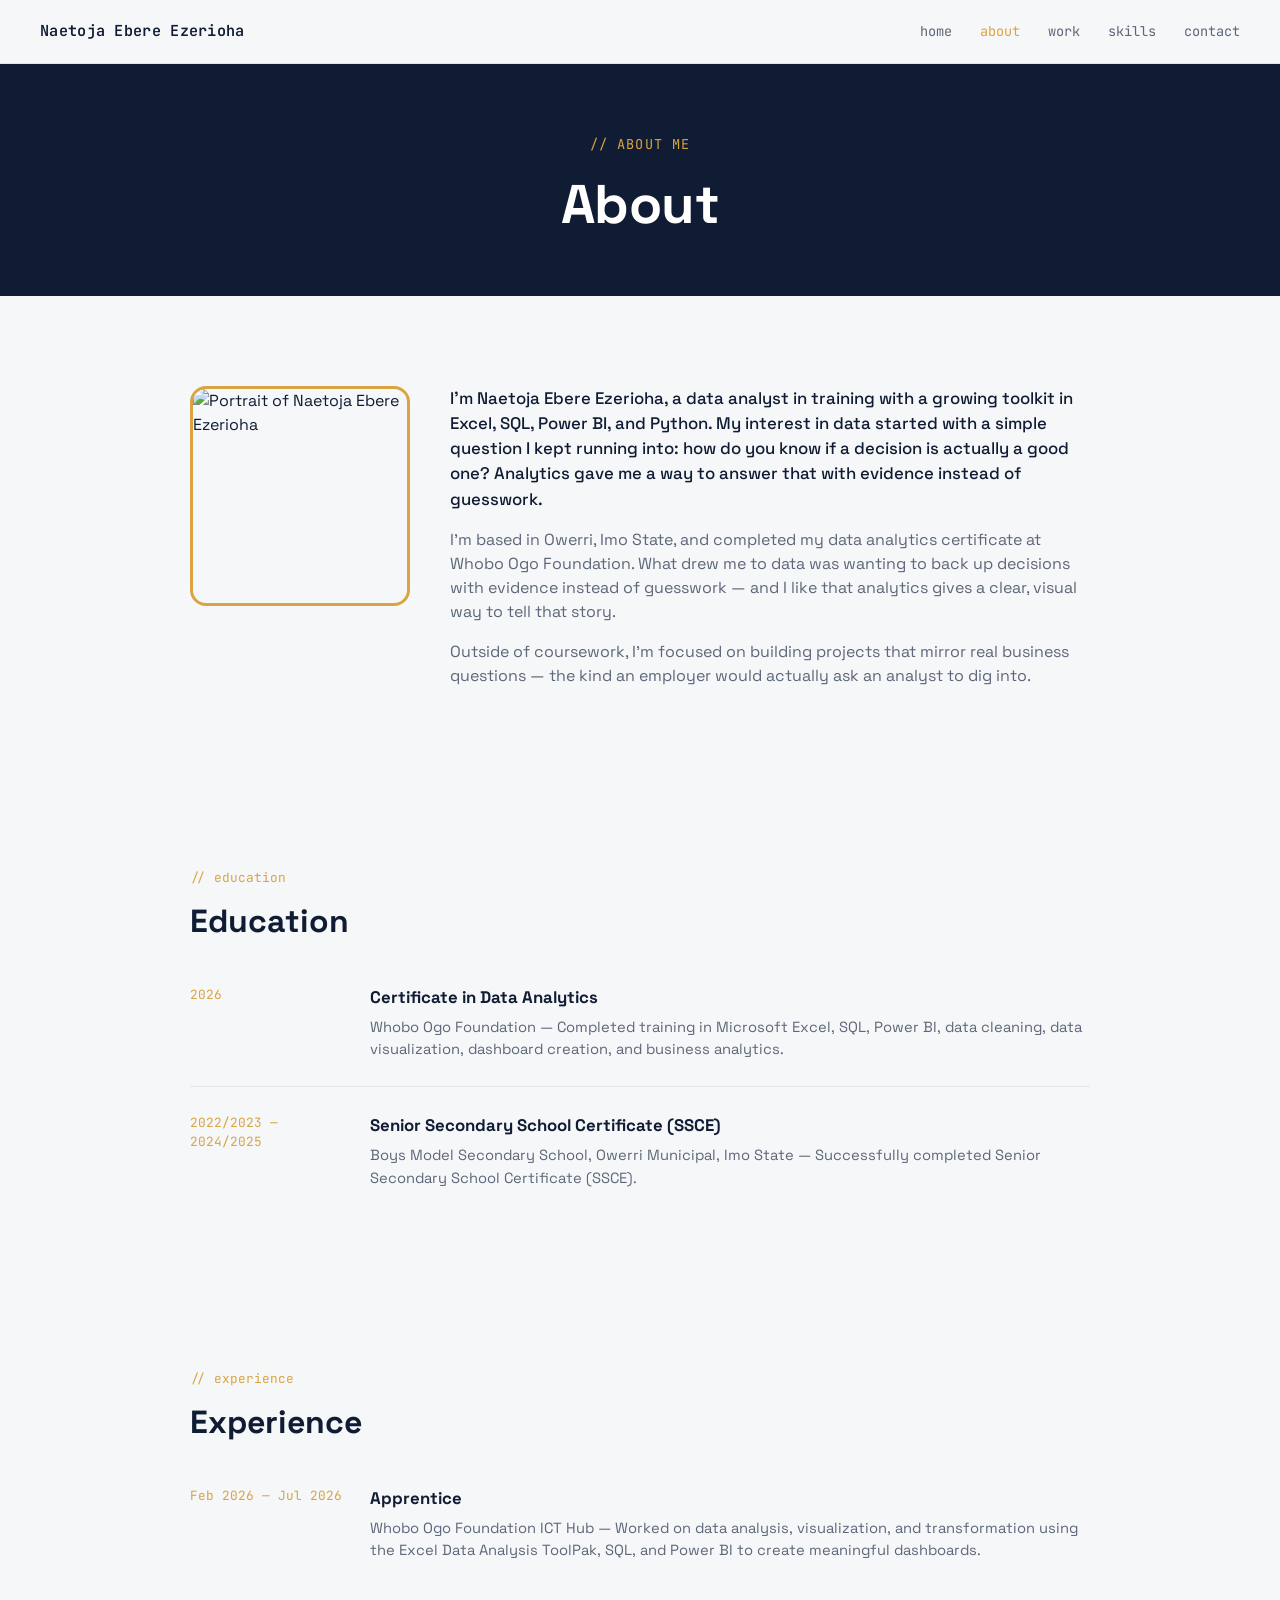
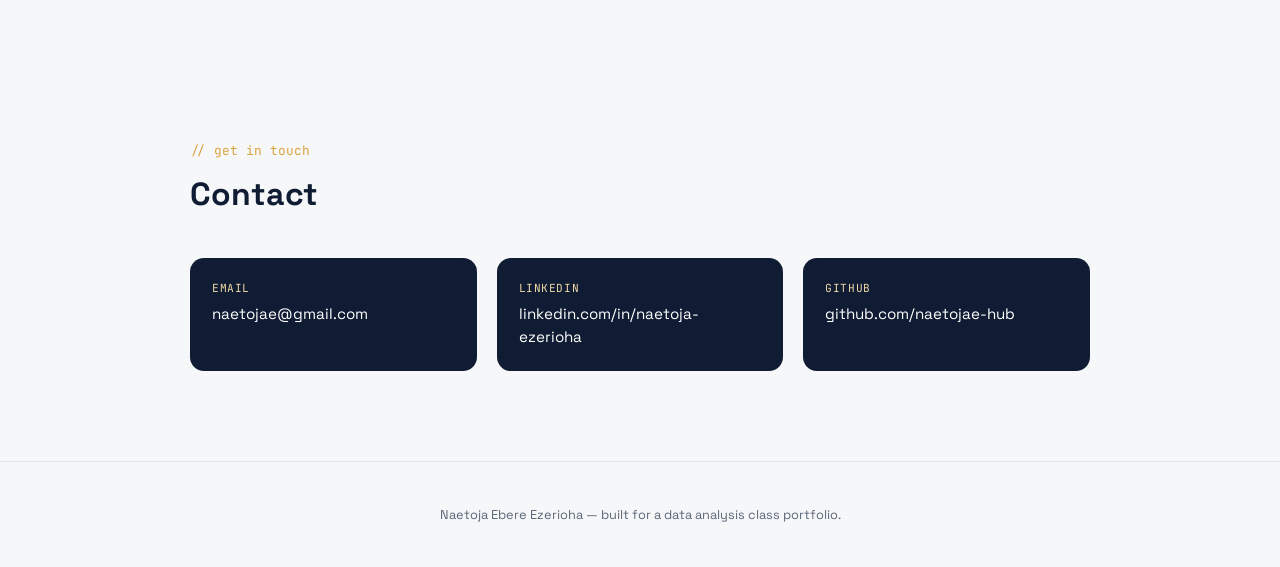
==== about.html @ af19cc10 "Add files via upload" ====
<!DOCTYPE html>
<html lang="en">
<head>
<meta charset="UTF-8">
<meta name="viewport" content="width=device-width, initial-scale=1.0">
<title>About — Naetoja Ebere Ezerioha</title>
<link rel="preconnect" href="https://fonts.googleapis.com">
<link href="https://fonts.googleapis.com/css2?family=Space+Grotesk:wght@400;500;600;700&family=JetBrains+Mono:wght@400;500;600&display=swap" rel="stylesheet">
<link rel="stylesheet" href="style.css">
</head>
<body>

<nav class="nav">
  <span class="nav-mark">Naetoja Ebere Ezerioha</span>
  <div class="nav-links">
    <a href="index.html#welcome">home</a>
    <a href="about.html" class="active-link">about</a>
    <a href="index.html#work">work</a>
    <a href="index.html#skills">skills</a>
    <a href="index.html#contact">contact</a>
  </div>
</nav>

<header class="about-hero">
  <span class="hero-eyebrow">// about me</span>
  <h1 class="hero-title">About</h1>
</header>

<main>
  <section class="section about-section">
    <div class="about-grid">
      <img src="assets/profile.png" alt="Portrait of Naetoja Ebere Ezerioha" class="about-photo">
      <div class="about-copy">
        <p>I'm Naetoja Ebere Ezerioha, a data analyst in training with a growing toolkit in Excel, SQL, Power BI, and Python. My interest in data started with a simple question I kept running into: how do you know if a decision is actually a good one? Analytics gave me a way to answer that with evidence instead of guesswork.</p>
        <p>I'm based in Owerri, Imo State, and completed my data analytics certificate at Whobo Ogo Foundation. What drew me to data was wanting to back up decisions with evidence instead of guesswork — and I like that analytics gives a clear, visual way to tell that story.</p>
        <p>Outside of coursework, I'm focused on building projects that mirror real business questions — the kind an employer would actually ask an analyst to dig into.</p>
      </div>
    </div>
  </section>

  <section class="section">
    <div class="section-head">
      <span class="eyebrow">// education</span>
      <h2>Education</h2>
    </div>
    <div class="timeline">
      <div class="timeline-row">
        <span class="timeline-date">2026</span>
        <div class="timeline-content">
          <h3>Certificate in Data Analytics</h3>
          <p>Whobo Ogo Foundation — Completed training in Microsoft Excel, SQL, Power BI, data cleaning, data visualization, dashboard creation, and business analytics.</p>
        </div>
      </div>
      <div class="timeline-row">
        <span class="timeline-date">2022/2023 — 2024/2025</span>
        <div class="timeline-content">
          <h3>Senior Secondary School Certificate (SSCE)</h3>
          <p>Boys Model Secondary School, Owerri Municipal, Imo State — Successfully completed Senior Secondary School Certificate (SSCE).</p>
        </div>
      </div>
    </div>
  </section>

  <section class="section">
    <div class="section-head">
      <span class="eyebrow">// experience</span>
      <h2>Experience</h2>
    </div>
    <div class="timeline">
      <div class="timeline-row">
        <span class="timeline-date">Feb 2026 — Jul 2026</span>
        <div class="timeline-content">
          <h3>Apprentice</h3>
          <p>Whobo Ogo Foundation ICT Hub — Worked on data analysis, visualization, and transformation using the Excel Data Analysis ToolPak, SQL, and Power BI to create meaningful dashboards.</p>
        </div>
      </div>
    </div>
  </section>

  <section id="contact" class="section contact-section">
    <div class="section-head">
      <span class="eyebrow">// get in touch</span>
      <h2>Contact</h2>
    </div>
    <div class="contact-grid">
      <a href="mailto:naetojae@gmail.com" class="contact-card">
        <span class="contact-label">Email</span>
        <span class="contact-value">naetojae@gmail.com</span>
      </a>
      <a href="https://www.linkedin.com/in/naetoja-ezerioha-b22877422" class="contact-card">
        <span class="contact-label">LinkedIn</span>
        <span class="contact-value">linkedin.com/in/naetoja-ezerioha</span>
      </a>
      <a href="https://github.com/naetojae-hub" class="contact-card">
        <span class="contact-label">GitHub</span>
        <span class="contact-value">github.com/naetojae-hub</span>
      </a>
    </div>
  </section>
</main>

<footer class="footer">
  <p>Naetoja Ebere Ezerioha — built for a data analysis class portfolio.</p>
</footer>

</body>
</html>
---- style.css ----
:root {
  --ink: #101c33;
  --ink-soft: #1c2d4d;
  --paper: #f6f7f9;
  --paper-card: #ffffff;
  --amber: #d9a441;
  --amber-soft: #f0d9a8;
  --grey: #5c6779;
  --line: #e2e5ea;
  --font-display: 'Space Grotesk', sans-serif;
  --font-mono: 'JetBrains Mono', monospace;
}

* { box-sizing: border-box; }

html { scroll-behavior: smooth; }

body {
  margin: 0;
  background: var(--paper);
  color: var(--ink);
  font-family: var(--font-display);
  line-height: 1.5;
}

a { color: inherit; text-decoration: none; }

/* NAV */
.nav {
  position: sticky;
  top: 0;
  z-index: 10;
  display: flex;
  justify-content: space-between;
  align-items: center;
  padding: 20px 40px;
  background: rgba(246, 247, 249, 0.85);
  backdrop-filter: blur(8px);
  border-bottom: 1px solid var(--line);
}

.nav-mark {
  font-family: var(--font-mono);
  font-weight: 600;
  letter-spacing: 0.02em;
  color: var(--ink);
  font-size: 0.95rem;
  white-space: nowrap;
}

.nav-links { display: flex; gap: 28px; }
.nav-links a {
  font-family: var(--font-mono);
  font-size: 0.85rem;
  color: var(--grey);
  transition: color 0.2s ease;
}
.nav-links a:hover { color: var(--amber); }

/* HERO */
.hero {
  background: var(--ink);
  color: #fff;
  padding: 90px 40px 60px;
  display: flex;
  flex-direction: column;
  align-items: center;
  text-align: center;
}

.hero-eyebrow {
  font-family: var(--font-mono);
  font-size: 0.85rem;
  color: var(--amber);
  letter-spacing: 0.08em;
  text-transform: uppercase;
  margin-bottom: 14px;
}

.hero-title {
  font-size: clamp(2.2rem, 5vw, 3.4rem);
  margin: 0 0 44px;
  font-weight: 700;
  letter-spacing: -0.01em;
}

.hero-inner {
  display: flex;
  gap: 48px;
  align-items: center;
  flex-wrap: wrap;
  justify-content: center;
  max-width: 980px;
  width: 100%;
}

.terminal {
  background: var(--ink-soft);
  border: 1px solid #2b3d63;
  border-radius: 10px;
  width: 520px;
  max-width: 100%;
  text-align: left;
  overflow: hidden;
  box-shadow: 0 20px 50px rgba(0,0,0,0.35);
}

.terminal-bar {
  display: flex;
  align-items: center;
  gap: 6px;
  padding: 10px 14px;
  background: #16233f;
  border-bottom: 1px solid #2b3d63;
}

.dot {
  width: 10px; height: 10px;
  border-radius: 50%;
  background: #4b5b7d;
}
.dot:nth-child(1) { background: #e0645f; }
.dot:nth-child(2) { background: #e0b95f; }
.dot:nth-child(3) { background: #5fae6d; }

.terminal-title {
  margin-left: 10px;
  font-family: var(--font-mono);
  font-size: 0.75rem;
  color: #8a99bd;
}

.terminal-body {
  padding: 20px 18px 24px;
  font-family: var(--font-mono);
  font-size: 0.95rem;
  min-height: 160px;
}

.line { margin: 0 0 8px; color: #e8ecf5; }
.line.comment { color: #6f81a8; }
.cursor {
  animation: blink 1s step-end infinite;
  color: var(--amber);
}
@keyframes blink { 50% { opacity: 0; } }

.output {
  margin-top: 14px;
  padding-top: 14px;
  border-top: 1px dashed #2b3d63;
  color: var(--amber-soft);
  font-size: 0.9rem;
  white-space: pre-wrap;
  min-height: 60px;
}

.hero-photo-wrap {
  position: relative;
  display: inline-block;
}

.hero-photo {
  width: 220px;
  height: 220px;
  object-fit: cover;
  border-radius: 16px;
  border: 3px solid var(--amber);
  box-shadow: 0 20px 50px rgba(0,0,0,0.4);
}

.photo-tag {
  position: absolute;
  bottom: -14px;
  left: 50%;
  transform: translateX(-50%);
  background: var(--amber);
  color: var(--ink);
  font-family: var(--font-mono);
  font-size: 0.65rem;
  padding: 4px 10px;
  border-radius: 6px;
  white-space: nowrap;
}

.tagline {
  margin-top: 56px;
  max-width: 560px;
  font-size: 1.1rem;
  color: #d6ddec;
}

.scroll-cue {
  margin-top: 24px;
  font-family: var(--font-mono);
  font-size: 0.8rem;
  color: var(--amber-soft);
  opacity: 0.85;
}

/* SECTIONS */
.section {
  max-width: 980px;
  margin: 0 auto;
  padding: 90px 40px;
}

.section-head { margin-bottom: 40px; }

.eyebrow {
  display: block;
  font-family: var(--font-mono);
  font-size: 0.8rem;
  color: var(--amber);
  margin-bottom: 10px;
}

.section-head h2 {
  font-size: 2rem;
  margin: 0 0 8px;
}

.section-note {
  color: var(--grey);
  font-size: 0.9rem;
}

/* WELCOME */
.welcome-text {
  display: flex;
  flex-direction: column;
  gap: 16px;
  max-width: 720px;
}

.welcome-text p {
  color: var(--grey);
  font-size: 1rem;
  margin: 0;
}

.welcome-text p:first-child {
  color: var(--ink);
  font-size: 1.1rem;
  font-weight: 500;
}

/* PROJECTS */
.project-grid {
  display: grid;
  grid-template-columns: repeat(auto-fit, minmax(260px, 1fr));
  gap: 24px;
}

.project-card {
  background: var(--paper-card);
  border: 1px solid var(--line);
  border-radius: 14px;
  padding: 24px;
  transition: transform 0.2s ease, box-shadow 0.2s ease;
}

.project-card:hover {
  transform: translateY(-4px);
  box-shadow: 0 16px 30px rgba(16,28,51,0.08);
}

.card-top {
  display: flex;
  justify-content: space-between;
  align-items: center;
  margin-bottom: 14px;
}

.tool-chip {
  font-family: var(--font-mono);
  font-size: 0.7rem;
  background: var(--ink);
  color: var(--amber-soft);
  padding: 4px 10px;
  border-radius: 20px;
}

.row-count {
  font-family: var(--font-mono);
  font-size: 0.7rem;
  color: var(--grey);
}

.project-card h3 {
  margin: 0 0 10px;
  font-size: 1.15rem;
}

.project-card p {
  color: var(--grey);
  font-size: 0.92rem;
  margin: 0 0 16px;
}

.card-link {
  font-family: var(--font-mono);
  font-size: 0.85rem;
  color: var(--ink);
  border-bottom: 1px solid var(--amber);
  padding-bottom: 2px;
}

/* SKILLS */
.skills-section { background: var(--paper); }

.skills-panel {
  background: var(--paper-card);
  border: 1px solid var(--line);
  border-radius: 14px;
  padding: 30px;
  display: flex;
  flex-direction: column;
  gap: 22px;
}

.skill-row {
  display: flex;
  align-items: center;
  gap: 20px;
}

.skill-name {
  font-family: var(--font-mono);
  width: 100px;
  font-size: 0.9rem;
}

.skill-bar {
  flex: 1;
  height: 8px;
  background: var(--line);
  border-radius: 6px;
  overflow: hidden;
}

.skill-fill {
  width: var(--level);
  height: 100%;
  background: linear-gradient(90deg, var(--amber), #b9812d);
  border-radius: 6px;
}

/* CONTACT */
.contact-grid {
  display: grid;
  grid-template-columns: repeat(auto-fit, minmax(220px, 1fr));
  gap: 20px;
}

.contact-card {
  display: flex;
  flex-direction: column;
  gap: 6px;
  background: var(--ink);
  color: #fff;
  padding: 22px;
  border-radius: 14px;
  transition: transform 0.2s ease;
}

.contact-card:hover { transform: translateY(-4px); }

.contact-label {
  font-family: var(--font-mono);
  font-size: 0.7rem;
  color: var(--amber-soft);
  text-transform: uppercase;
  letter-spacing: 0.05em;
}

.contact-value { font-size: 0.95rem; }

/* FOOTER */
.footer {
  text-align: center;
  padding: 30px;
  font-size: 0.8rem;
  color: var(--grey);
  border-top: 1px solid var(--line);
}

/* ABOUT PAGE */
.active-link { color: var(--amber) !important; }

.about-hero {
  background: var(--ink);
  color: #fff;
  padding: 70px 40px 50px;
  text-align: center;
}

.about-hero .hero-eyebrow { display: block; margin-bottom: 10px; }
.about-hero .hero-title { margin: 0; }

.about-grid {
  display: flex;
  gap: 40px;
  align-items: flex-start;
  flex-wrap: wrap;
}

.about-photo {
  width: 220px;
  height: 220px;
  object-fit: cover;
  border-radius: 16px;
  border: 3px solid var(--amber);
  flex-shrink: 0;
}

.about-copy {
  display: flex;
  flex-direction: column;
  gap: 16px;
  min-width: 260px;
  flex: 1;
}

.about-copy p {
  margin: 0;
  color: var(--grey);
  font-size: 1rem;
}

.about-copy p:first-child {
  color: var(--ink);
  font-weight: 500;
  font-size: 1.05rem;
}

.timeline {
  display: flex;
  flex-direction: column;
  gap: 26px;
}

.timeline-row {
  display: grid;
  grid-template-columns: 160px 1fr;
  gap: 20px;
  padding-bottom: 26px;
  border-bottom: 1px solid var(--line);
}

.timeline-row:last-child {
  border-bottom: none;
  padding-bottom: 0;
}

.timeline-date {
  font-family: var(--font-mono);
  font-size: 0.8rem;
  color: var(--amber);
}

.timeline-content h3 {
  margin: 0 0 6px;
  font-size: 1.05rem;
}

.timeline-content p {
  margin: 0;
  color: var(--grey);
  font-size: 0.92rem;
}

@media (max-width: 560px) {
  .timeline-row { grid-template-columns: 1fr; gap: 8px; }
}

@media (max-width: 640px) {
  .hero { padding: 60px 20px 40px; }
  .section { padding: 60px 20px; }
  .terminal { width: 100%; }
}
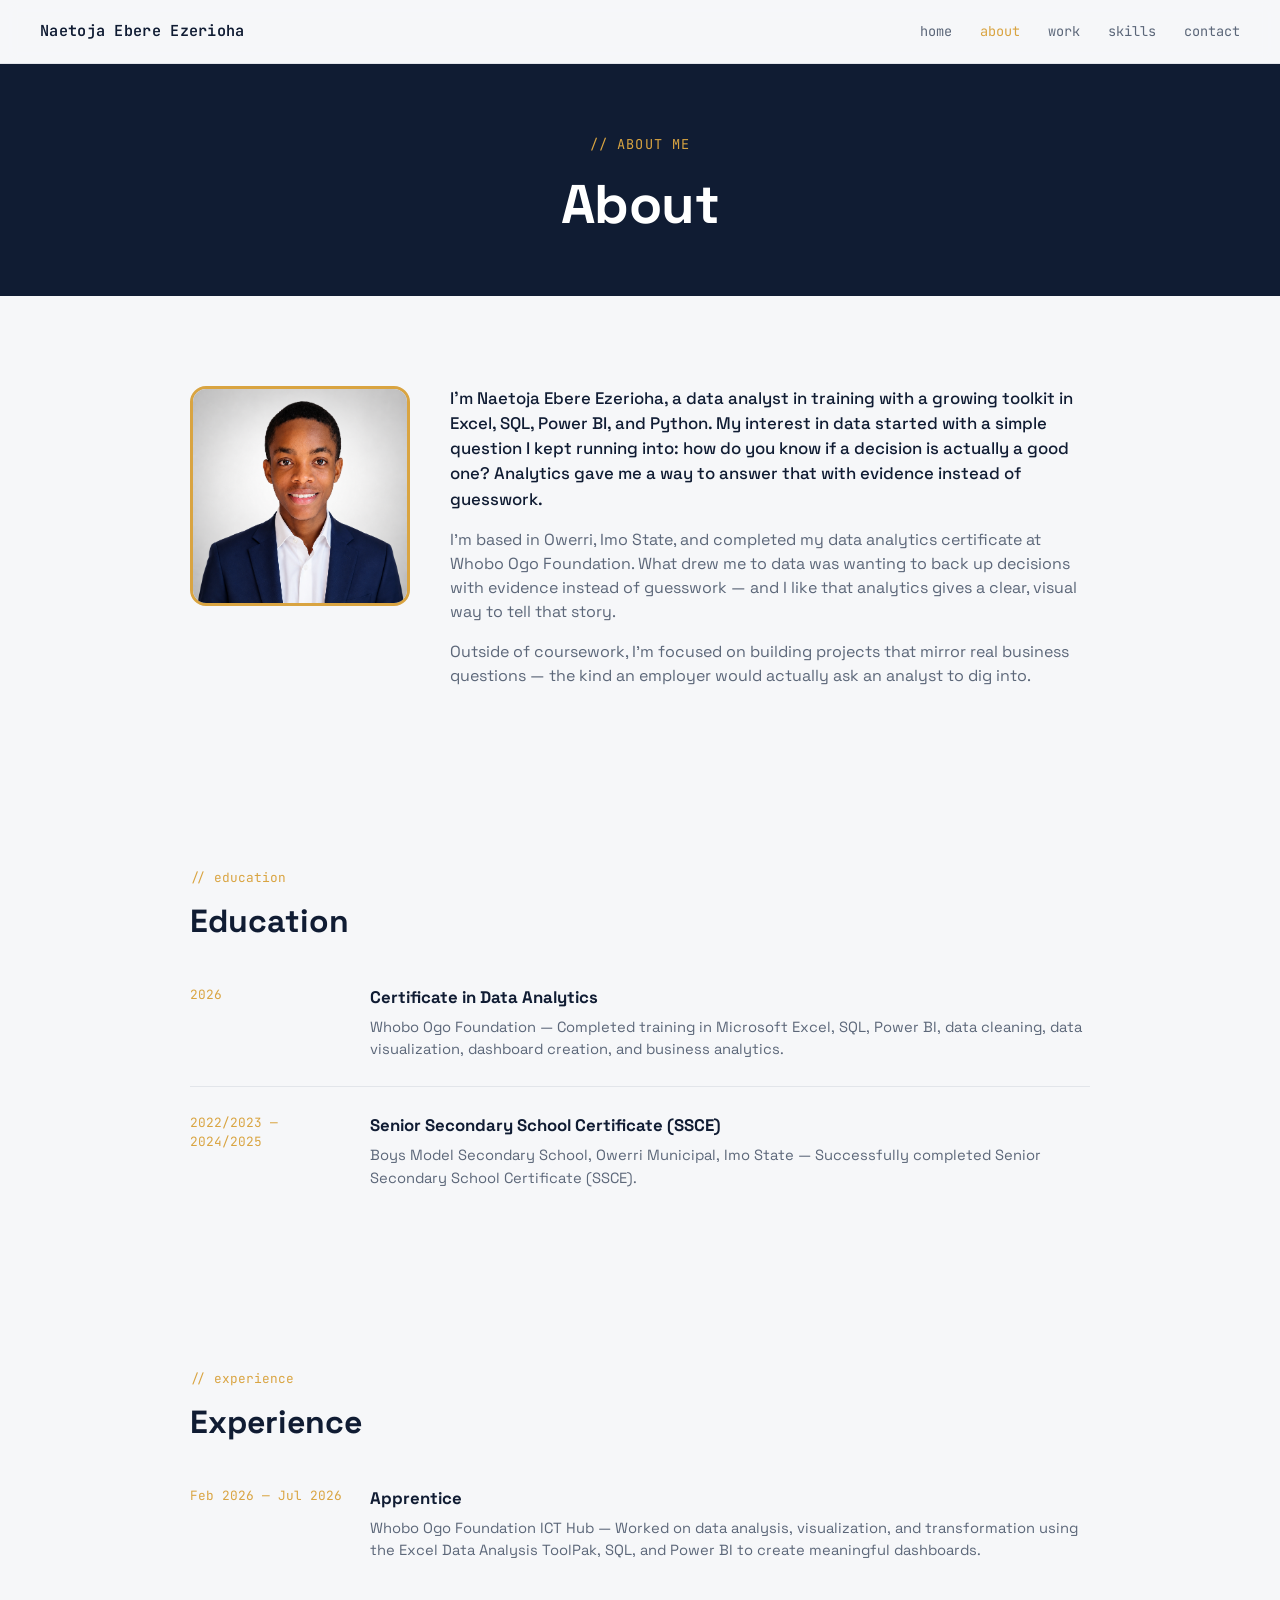
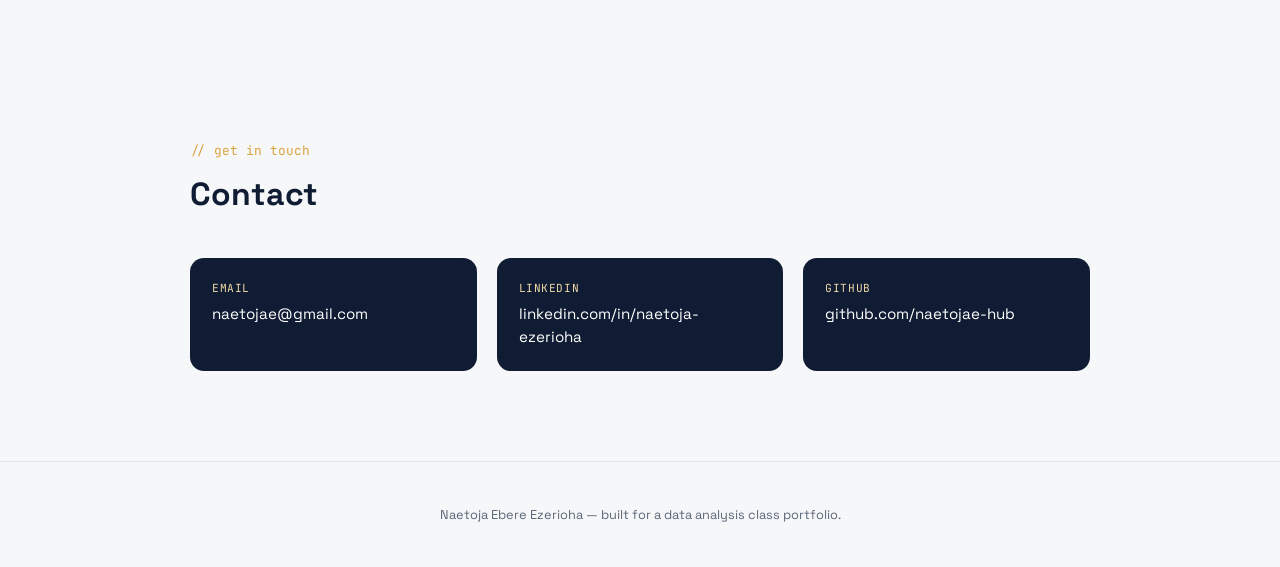
==== commit 8c081b87: "Add files via upload" ====
--- a/about.html
+++ b/about.html
@@ -29,7 +29,7 @@
 <main>
   <section class="section about-section">
     <div class="about-grid">
-      <img src="assets/profile.png" alt="Portrait of Naetoja Ebere Ezerioha" class="about-photo">
+      <img src="profile.png" alt="Portrait of Naetoja Ebere Ezerioha" class="about-photo">
       <div class="about-copy">
         <p>I'm Naetoja Ebere Ezerioha, a data analyst in training with a growing toolkit in Excel, SQL, Power BI, and Python. My interest in data started with a simple question I kept running into: how do you know if a decision is actually a good one? Analytics gave me a way to answer that with evidence instead of guesswork.</p>
         <p>I'm based in Owerri, Imo State, and completed my data analytics certificate at Whobo Ogo Foundation. What drew me to data was wanting to back up decisions with evidence instead of guesswork — and I like that analytics gives a clear, visual way to tell that story.</p>
